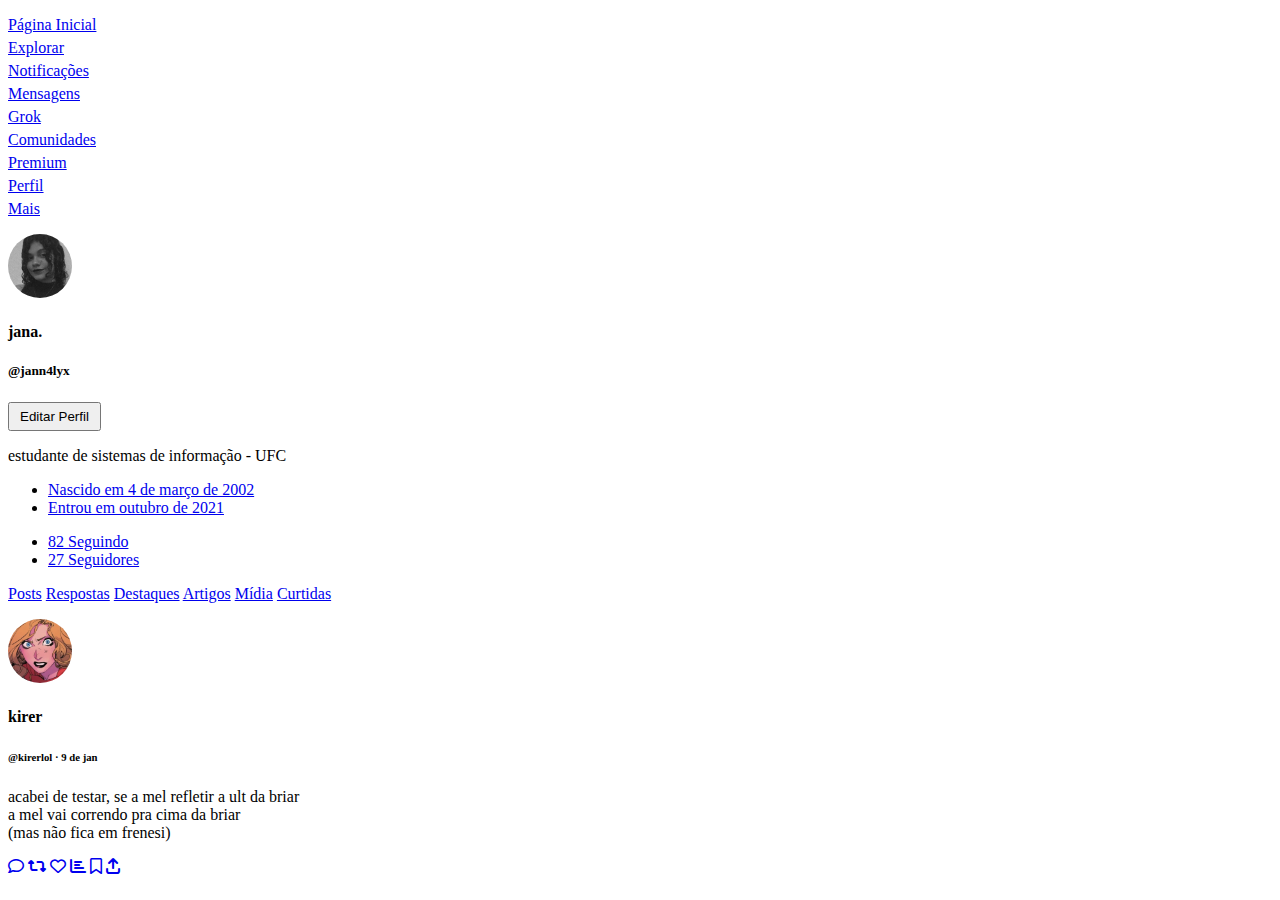
==== PerfilNoTzeeter/index.html @ c41efeb8 "ativ 1" ====
<!DOCTYPE html>
<html lang="pt-br">
<head>
    <meta charset="UTF-8">
    <meta name="viewport" content="width=device-width, initial-scale=1.0">
    <title>Tzeeter Profile</title>
    <!-- Link para o Font Awesome -->
    <link href="https://cdnjs.cloudflare.com/ajax/libs/font-awesome/6.5.0/css/all.min.css" rel="stylesheet">
    <style>
        ul.menu {
            list-style-type: none;
            padding: 0;
        }
        ul.menu li {
            margin-bottom: 5px;
        }
        img.profile-pic {
            width: 64px;
            height: 64px;
            border-radius: 50%;
        }
        button {
            padding: 5px 10px;
        }
    </style>
</head>
<body>
    <!-- Menu de Navegação -->
    <ul class="menu">
        <li><a href="#">Página Inicial</a></li>
        <li><a href="#">Explorar</a></li>
        <li><a href="#">Notificações</a></li>
        <li><a href="#">Mensagens</a></li>
        <li><a href="#">Grok</a></li>
        <li><a href="#">Comunidades</a></li>
        <li><a href="#">Premium</a></li>
        <li><a href="#">Perfil</a></li>
        <li><a href="#">Mais</a></li>
    </ul>

    <!-- Perfil do Usuário -->
    <img src="jana perfil.jpeg" alt="Foto de Janaina" class="profile-pic">
    <h4>jana.</h4>
    <h5>@jann4lyx</h5>

    <!-- Botão Editar Perfil -->
    <button>Editar Perfil</button>

    <!-- Descrição do Usuário -->
    <p>estudante de sistemas de informação - UFC</p>

    <!-- Informações de Localização e Data -->
    <ul>
        <li><a href="#">Nascido em 4 de março de 2002</a></li>
        <li><a href="#">Entrou em outubro de 2021</a></li>
    </ul>

    <!-- Seguidores e Seguindo -->
    <ul>
        <li><a href="#">82 Seguindo</a></li>
        <li><a href="#">27 Seguidores</a></li>
    </ul>

    <!-- Links de Navegação de Tweets -->
    <p>
        <a href="#">Posts</a>
        <a href="#">Respostas</a>
        <a href="#">Destaques</a>
        <a href="#">Artigos</a>
        <a href="#">Mídia</a>
        <a href="#">Curtidas</a>
    </p>

    <!-- Exemplo de Tzeet -->
    <article>
        <img src="kirer perfil.jpeg" alt="Foto de Kirer" class="profile-pic">
        <h4>kirer</h4>
        <h6>@kirerlol · 9 de jan</h6>
        <p>acabei de testar, se a mel refletir a ult da briar<br>
            a mel vai correndo pra cima da briar<br>
            (mas não fica em frenesi)</p>

        <!-- Links de Interação -->
        <p>
            <a href="#"><i class="fa-regular fa-comment"></i></a> <!-- Ícone de Responder -->
            <a href="#"><i class="fa-solid fa-retweet"></i></a> <!-- Ícone de Repost -->
            <a href="#"><i class="fa-regular fa-heart"></i></a> <!-- Ícone de Curtir -->
            <a href="#"><i class="fa-solid fa-chart-bar"></i></a> <!-- Ícone de Estatísticas -->
            <a href="#"><i class="fa-regular fa-bookmark"></i></a> <!-- Ícone de Salvar -->
            <a href="#"><i class="fa-solid fa-arrow-up-from-bracket"></i></a> <!-- Ícone de Compartilhar -->
        </p>
    </article>
</body>
</html>
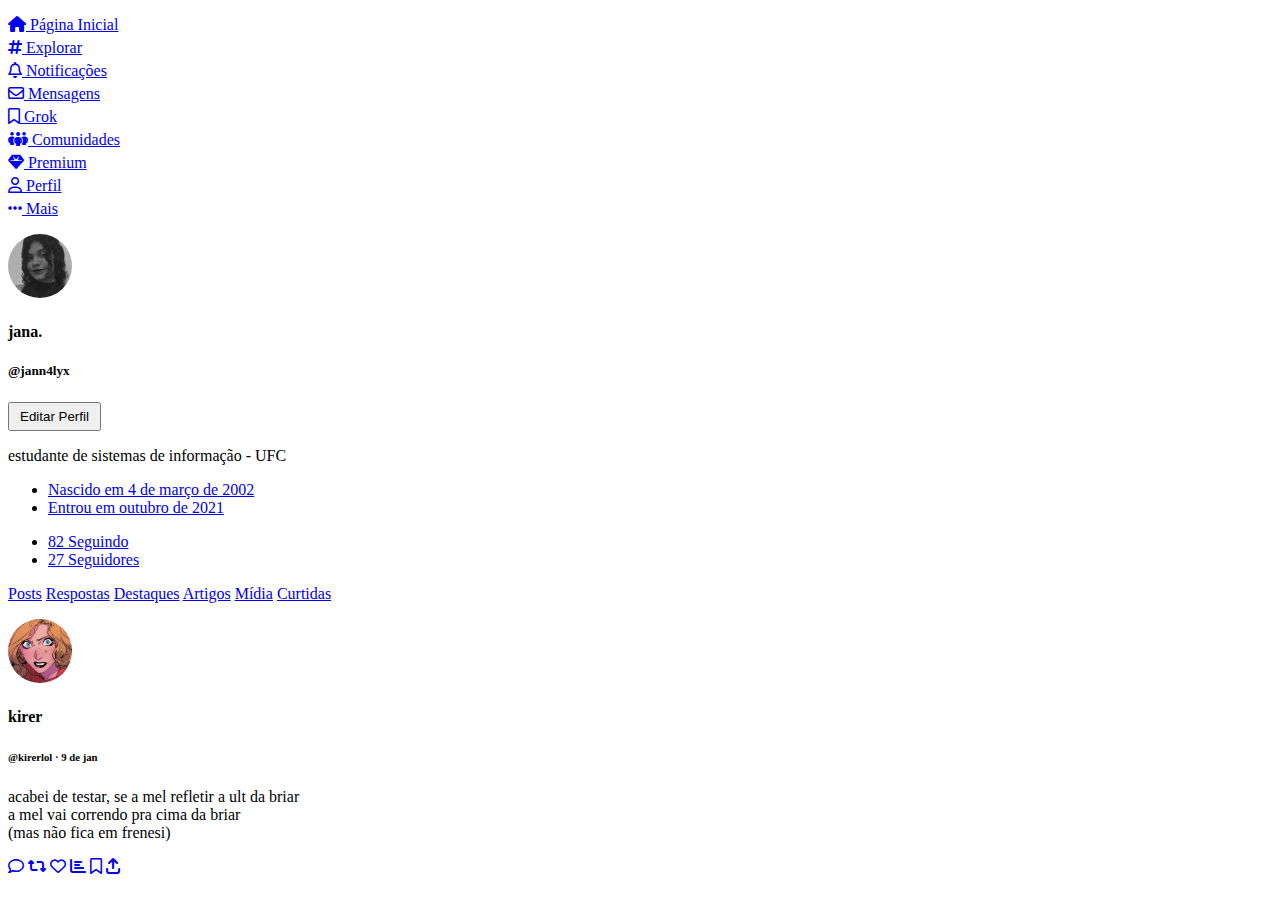
==== commit f35bb997: "LE01" ====
--- a/PerfilNoTzeeter/index.html
+++ b/PerfilNoTzeeter/index.html
@@ -27,15 +27,15 @@
 <body>
     <!-- Menu de Navegação -->
     <ul class="menu">
-        <li><a href="#">Página Inicial</a></li>
-        <li><a href="#">Explorar</a></li>
-        <li><a href="#">Notificações</a></li>
-        <li><a href="#">Mensagens</a></li>
-        <li><a href="#">Grok</a></li>
-        <li><a href="#">Comunidades</a></li>
-        <li><a href="#">Premium</a></li>
-        <li><a href="#">Perfil</a></li>
-        <li><a href="#">Mais</a></li>
+        <li><a href="#"><i class="fa-solid fa-house"></i> Página Inicial</a></li>
+        <li><a href="#"><i class="fa-solid fa-hashtag"></i> Explorar</a></li>
+        <li><a href="#"><i class="fa-regular fa-bell"></i> Notificações</a></li>
+        <li><a href="#"><i class="fa-regular fa-envelope"></i> Mensagens</a></li>
+        <li><a href="#"><i class="fa-regular fa-bookmark"></i> Grok</a></li>
+        <li><a href="#"><i class="fa-solid fa-people-group"></i> Comunidades</a></li>
+        <li><a href="#"><i class="fa-solid fa-gem"></i> Premium</a></li>
+        <li><a href="#"><i class="fa-regular fa-user"></i> Perfil</a></li>
+        <li><a href="#"><i class="fa-solid fa-ellipsis"></i> Mais</a></li>
     </ul>
 
     <!-- Perfil do Usuário -->
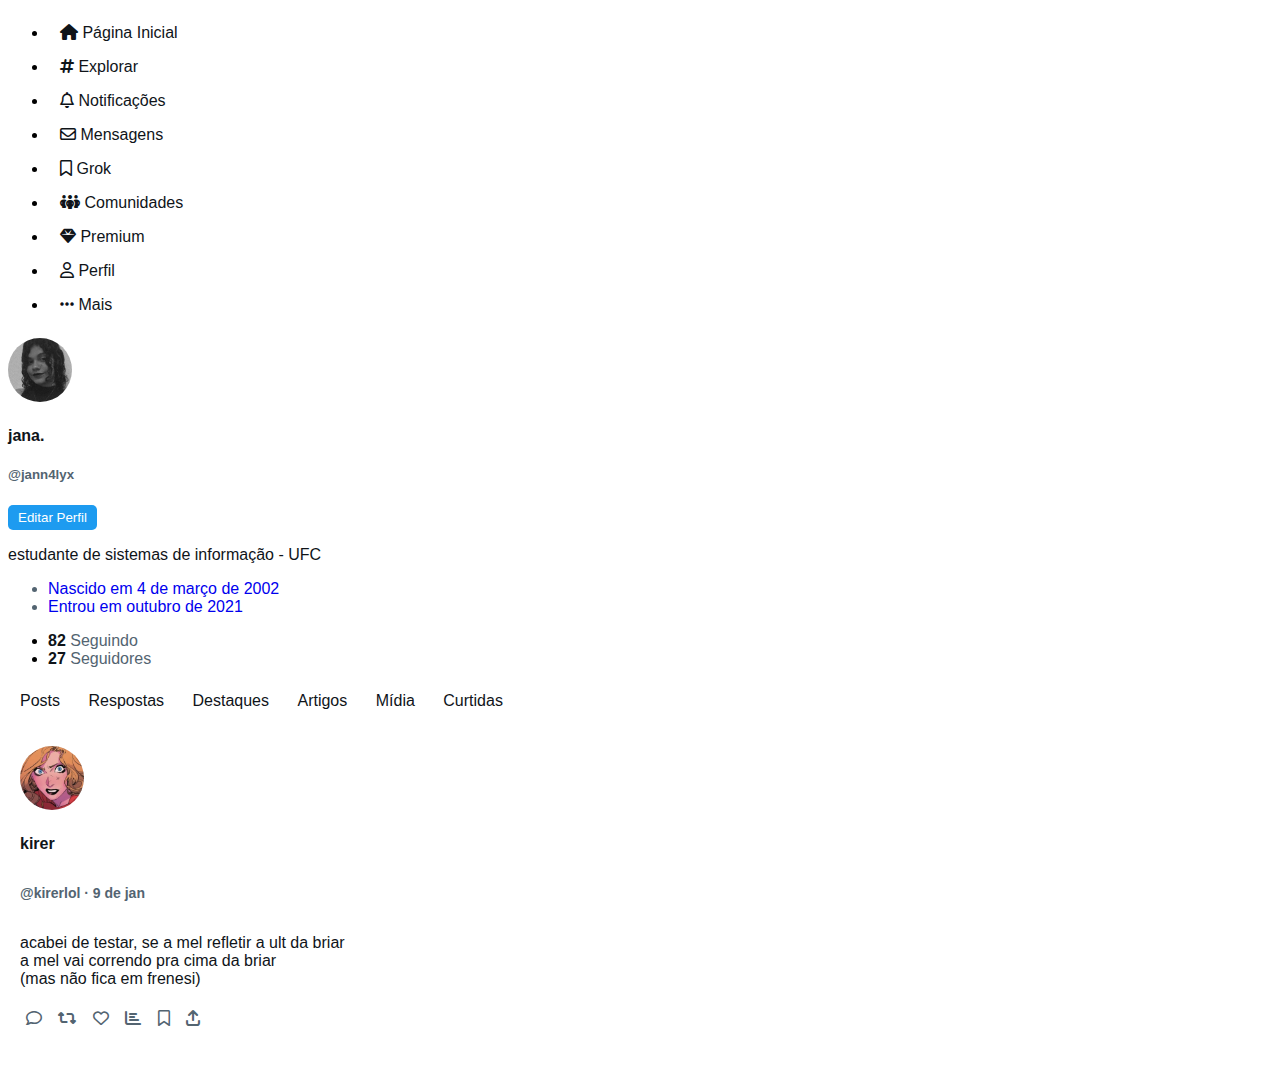
==== commit fc595f33: "LE02" ====
--- a/PerfilNoTzeeter/index.html
+++ b/PerfilNoTzeeter/index.html
@@ -4,28 +4,10 @@
     <meta charset="UTF-8">
     <meta name="viewport" content="width=device-width, initial-scale=1.0">
     <title>Tzeeter Profile</title>
-    <!-- Link para o Font Awesome -->
     <link href="https://cdnjs.cloudflare.com/ajax/libs/font-awesome/6.5.0/css/all.min.css" rel="stylesheet">
-    <style>
-        ul.menu {
-            list-style-type: none;
-            padding: 0;
-        }
-        ul.menu li {
-            margin-bottom: 5px;
-        }
-        img.profile-pic {
-            width: 64px;
-            height: 64px;
-            border-radius: 50%;
-        }
-        button {
-            padding: 5px 10px;
-        }
-    </style>
+    <link rel="stylesheet" href="style.css">
 </head>
 <body>
-    <!-- Menu de Navegação -->
     <ul class="menu">
         <li><a href="#"><i class="fa-solid fa-house"></i> Página Inicial</a></li>
         <li><a href="#"><i class="fa-solid fa-hashtag"></i> Explorar</a></li>
@@ -38,31 +20,25 @@
         <li><a href="#"><i class="fa-solid fa-ellipsis"></i> Mais</a></li>
     </ul>
 
-    <!-- Perfil do Usuário -->
     <img src="jana perfil.jpeg" alt="Foto de Janaina" class="profile-pic">
-    <h4>jana.</h4>
-    <h5>@jann4lyx</h5>
+    <h4 class="nome-completo">jana.</h4>
+    <h5 class="username">@jann4lyx</h5>
 
-    <!-- Botão Editar Perfil -->
     <button>Editar Perfil</button>
 
-    <!-- Descrição do Usuário -->
-    <p>estudante de sistemas de informação - UFC</p>
+    <p class="bio">estudante de sistemas de informação - UFC</p>
 
-    <!-- Informações de Localização e Data -->
     <ul>
-        <li><a href="#">Nascido em 4 de março de 2002</a></li>
-        <li><a href="#">Entrou em outubro de 2021</a></li>
+        <li class="localizacao"><a href="#">Nascido em 4 de março de 2002</a></li>
+        <li class="data-ingresso"><a href="#">Entrou em outubro de 2021</a></li>
     </ul>
 
-    <!-- Seguidores e Seguindo -->
-    <ul>
-        <li><a href="#">82 Seguindo</a></li>
-        <li><a href="#">27 Seguidores</a></li>
+    <ul class="estatisticas">
+        <li><a href="#"><span>82</span> Seguindo</a></li>
+        <li><a href="#"><span>27</span> Seguidores</a></li>
     </ul>
 
-    <!-- Links de Navegação de Tweets -->
-    <p>
+    <p class="publicacoes">
         <a href="#">Posts</a>
         <a href="#">Respostas</a>
         <a href="#">Destaques</a>
@@ -71,24 +47,22 @@
         <a href="#">Curtidas</a>
     </p>
 
-    <!-- Exemplo de Tzeet -->
-    <article>
+    <article class="tzeet">
         <img src="kirer perfil.jpeg" alt="Foto de Kirer" class="profile-pic">
-        <h4>kirer</h4>
-        <h6>@kirerlol · 9 de jan</h6>
-        <p>acabei de testar, se a mel refletir a ult da briar<br>
+        <h4 class="nome-completo">kirer</h4>
+        <h6 class="username">@kirerlol · <span class="data-tzeet">9 de jan</span></h6>
+        <p class="conteudo-tzeet">acabei de testar, se a mel refletir a ult da briar<br>
             a mel vai correndo pra cima da briar<br>
             (mas não fica em frenesi)</p>
 
-        <!-- Links de Interação -->
-        <p>
-            <a href="#"><i class="fa-regular fa-comment"></i></a> <!-- Ícone de Responder -->
-            <a href="#"><i class="fa-solid fa-retweet"></i></a> <!-- Ícone de Repost -->
-            <a href="#"><i class="fa-regular fa-heart"></i></a> <!-- Ícone de Curtir -->
-            <a href="#"><i class="fa-solid fa-chart-bar"></i></a> <!-- Ícone de Estatísticas -->
-            <a href="#"><i class="fa-regular fa-bookmark"></i></a> <!-- Ícone de Salvar -->
-            <a href="#"><i class="fa-solid fa-arrow-up-from-bracket"></i></a> <!-- Ícone de Compartilhar -->
+        <p class="acoes">
+            <a href="#" class="reply"><i class="fa-regular fa-comment"></i></a>
+            <a href="#" class="retweet"><i class="fa-solid fa-retweet"></i></a>
+            <a href="#" class="like"><i class="fa-regular fa-heart"></i></a>
+            <a href="#" class="stats"><i class="fa-solid fa-chart-bar"></i></a>
+            <a href="#" class="save"><i class="fa-regular fa-bookmark"></i></a>
+            <a href="#" class="share"><i class="fa-solid fa-arrow-up-from-bracket"></i></a>
         </p>
     </article>
 </body>
-</html>+</html>
--- a/PerfilNoTzeeter/style.css
+++ b/PerfilNoTzeeter/style.css
@@ -0,0 +1,130 @@
+a {
+    text-decoration: none;
+}
+
+body {
+    background-color: white;
+    font-family: Arial, sans-serif;
+}
+
+.nome-completo {
+    color: rgb(15, 20, 25);
+    font-weight: bold;
+}
+
+.username {
+    color: rgb(83, 100, 113);
+}
+
+.bio {
+    color: rgb(15, 20, 25);
+}
+
+.localizacao,
+.data-ingresso {
+    color: rgb(83, 100, 113);
+}
+
+.profile-pic {
+    width: 64px;
+    height: 64px;
+    border-radius: 50%;
+}
+
+button {
+    padding: 5px 10px;
+    border: none;
+    background-color: rgb(29, 155, 240);
+    color: white;
+    border-radius: 5px;
+    cursor: pointer;
+}
+
+button:hover {
+    background-color: rgb(26, 140, 216);
+}
+
+.tzeet {
+    padding: 12px;
+    border-bottom: 1px solid rgba(0, 0, 0, 0.1);
+    transition: background-color 0.2s ease-in-out;
+}
+
+.tzeet:hover {
+    background-color: rgba(0, 0, 0, 0.03);
+}
+
+.data-tzeet {
+    color: rgb(83, 100, 113);
+    font-size: 14px;
+}
+
+.conteudo-tzeet {
+    color: rgb(15, 20, 25);
+    font-size: 16px;
+}
+
+.menu a,
+.publicacoes a {
+    color: rgb(15, 20, 25);
+    padding: 8px 12px;
+    border-radius: 8px;
+    display: inline-block;
+}
+
+.menu a:hover,
+.publicacoes a:hover {
+    background-color: rgba(15, 25, 20, 0.1);
+}
+
+.estatisticas a {
+    color: rgb(83, 100, 113);
+}
+
+.estatisticas a span {
+    color: rgb(15, 20, 25);
+    font-weight: bold;
+}
+
+.estatisticas a:hover {
+    text-decoration: underline;
+}
+
+.acoes a {
+    color: rgb(83, 100, 113);
+    padding: 6px;
+    border-radius: 50%;
+    display: inline-block;
+}
+
+.acoes a:hover {
+    background-color: rgba(83, 100, 113, 0.1);
+}
+
+.acoes .reply:hover,
+.acoes .share:hover {
+    background-color: rgba(29, 155, 240, 0.1);
+    color: rgba(29, 155, 240, 1);
+}
+
+.acoes .retweet:hover {
+    background-color: rgba(0, 186, 124, 0.1);
+    color: rgba(0, 186, 124, 1);
+}
+
+.acoes .like:hover {
+    background-color: rgba(249, 24, 128, 0.1);
+    color: rgba(249, 24, 128, 1);
+}
+
+.tzeet .nome-completo + .username {
+    font-size: 14px;
+}
+
+.tzeet p:first-child {
+    margin-bottom: 5px;
+}
+
+.tzeet:last-child {
+    border-bottom: none;
+}
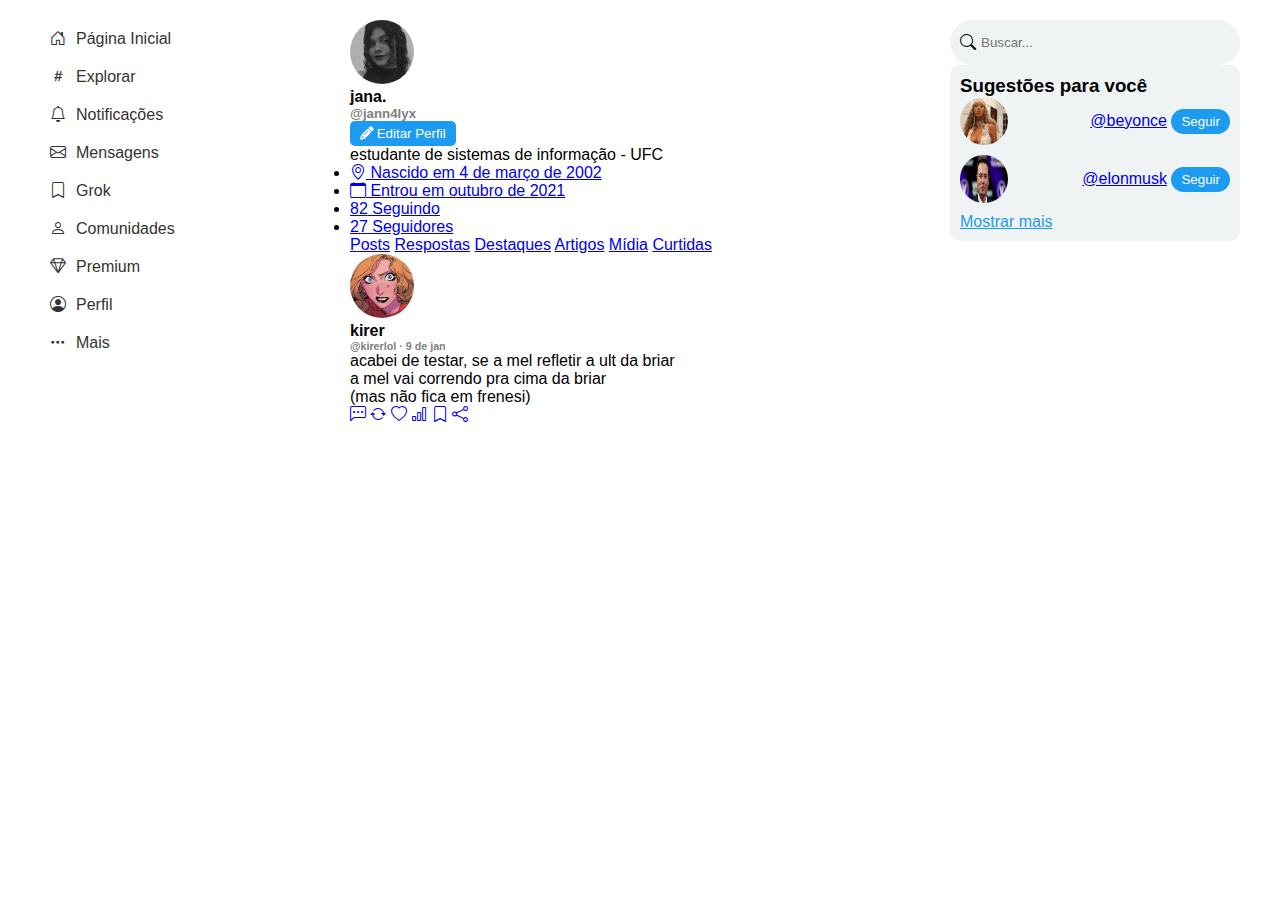
==== commit 9515d47b: "LE03" ====
--- a/PerfilNoTzeeter/index.html
+++ b/PerfilNoTzeeter/index.html
@@ -5,64 +5,92 @@
     <meta name="viewport" content="width=device-width, initial-scale=1.0">
     <title>Tzeeter Profile</title>
     <link href="https://cdnjs.cloudflare.com/ajax/libs/font-awesome/6.5.0/css/all.min.css" rel="stylesheet">
+    <link href="https://cdn.jsdelivr.net/npm/bootstrap-icons/font/bootstrap-icons.css" rel="stylesheet">
     <link rel="stylesheet" href="style.css">
 </head>
 <body>
-    <ul class="menu">
-        <li><a href="#"><i class="fa-solid fa-house"></i> Página Inicial</a></li>
-        <li><a href="#"><i class="fa-solid fa-hashtag"></i> Explorar</a></li>
-        <li><a href="#"><i class="fa-regular fa-bell"></i> Notificações</a></li>
-        <li><a href="#"><i class="fa-regular fa-envelope"></i> Mensagens</a></li>
-        <li><a href="#"><i class="fa-regular fa-bookmark"></i> Grok</a></li>
-        <li><a href="#"><i class="fa-solid fa-people-group"></i> Comunidades</a></li>
-        <li><a href="#"><i class="fa-solid fa-gem"></i> Premium</a></li>
-        <li><a href="#"><i class="fa-regular fa-user"></i> Perfil</a></li>
-        <li><a href="#"><i class="fa-solid fa-ellipsis"></i> Mais</a></li>
-    </ul>
+    <div class="container">
+        <ul class="menu">
+            <li><a href="#"><i class="bi bi-house-door"></i><span class="menu-text">Página Inicial</span></a></li>
+            <li><a href="#"><i class="bi bi-hash"></i><span class="menu-text">Explorar</span></a></li>
+            <li><a href="#"><i class="bi bi-bell"></i><span class="menu-text">Notificações</span></a></li>
+            <li><a href="#"><i class="bi bi-envelope"></i><span class="menu-text">Mensagens</span></a></li>
+            <li><a href="#"><i class="bi bi-bookmark"></i><span class="menu-text">Grok</span></a></li>
+            <li><a href="#"><i class="bi bi-person"></i><span class="menu-text">Comunidades</span></a></li>
+            <li><a href="#"><i class="bi bi-gem"></i><span class="menu-text">Premium</span></a></li>
+            <li><a href="#"><i class="bi bi-person-circle"></i><span class="menu-text">Perfil</span></a></li>
+            <li><a href="#"><i class="bi bi-three-dots"></i><span class="menu-text">Mais</span></a></li>
+        </ul>
 
-    <img src="jana perfil.jpeg" alt="Foto de Janaina" class="profile-pic">
-    <h4 class="nome-completo">jana.</h4>
-    <h5 class="username">@jann4lyx</h5>
+        <div class="profile">
+            <img src="jana perfil.jpeg" alt="Foto de Janaina" class="profile-pic">
+            <h4 class="nome-completo">jana.</h4>
+            <h5 class="username">@jann4lyx</h5>
+            <button><i class="fa-solid fa-pencil"></i> Editar Perfil</button>
+            <p class="bio">estudante de sistemas de informação - UFC</p>
+            <ul>
+                <li class="localizacao"><a href="#"><i class="bi bi-geo-alt"></i> Nascido em 4 de março de 2002</a></li>
+                <li class="data-ingresso"><a href="#"><i class="bi bi-calendar"></i> Entrou em outubro de 2021</a></li>
+            </ul>
 
-    <button>Editar Perfil</button>
+            <ul class="estatisticas">
+                <li><a href="#"><span>82</span> Seguindo</a></li>
+                <li><a href="#"><span>27</span> Seguidores</a></li>
+            </ul>
 
-    <p class="bio">estudante de sistemas de informação - UFC</p>
+            <p class="publicacoes">
+                <a href="#">Posts</a>
+                <a href="#">Respostas</a>
+                <a href="#">Destaques</a>
+                <a href="#">Artigos</a>
+                <a href="#">Mídia</a>
+                <a href="#">Curtidas</a>
+            </p>
 
-    <ul>
-        <li class="localizacao"><a href="#">Nascido em 4 de março de 2002</a></li>
-        <li class="data-ingresso"><a href="#">Entrou em outubro de 2021</a></li>
-    </ul>
+            <article class="tzeet">
+                <img src="kirer perfil.jpeg" alt="Foto de Kirer" class="profile-pic">
+                <h4 class="nome-completo">kirer</h4>
+                <h6 class="username">@kirerlol · <span class="data-tzeet">9 de jan</span></h6>
+                <p class="conteudo-tzeet">acabei de testar, se a mel refletir a ult da briar<br>
+                    a mel vai correndo pra cima da briar<br>
+                    (mas não fica em frenesi)</p>
 
-    <ul class="estatisticas">
-        <li><a href="#"><span>82</span> Seguindo</a></li>
-        <li><a href="#"><span>27</span> Seguidores</a></li>
-    </ul>
+                <p class="acoes">
+                    <a href="#" class="reply"><i class="bi bi-chat-left-dots"></i></a>
+                    <a href="#" class="retweet"><i class="bi bi-arrow-repeat"></i></a>
+                    <a href="#" class="like"><i class="bi bi-heart"></i></a>
+                    <a href="#" class="stats"><i class="bi bi-bar-chart"></i></a>
+                    <a href="#" class="save"><i class="bi bi-bookmark"></i></a>
+                    <a href="#" class="share"><i class="bi bi-share"></i></a>
+                </p>
+            </article>
+        </div>
 
-    <p class="publicacoes">
-        <a href="#">Posts</a>
-        <a href="#">Respostas</a>
-        <a href="#">Destaques</a>
-        <a href="#">Artigos</a>
-        <a href="#">Mídia</a>
-        <a href="#">Curtidas</a>
-    </p>
+        <div class="right-column">
+            <div class="search">
+                <i class="bi bi-search"></i>
+                <input type="text" class="search-input" placeholder="Buscar...">
+            </div>
 
-    <article class="tzeet">
-        <img src="kirer perfil.jpeg" alt="Foto de Kirer" class="profile-pic">
-        <h4 class="nome-completo">kirer</h4>
-        <h6 class="username">@kirerlol · <span class="data-tzeet">9 de jan</span></h6>
-        <p class="conteudo-tzeet">acabei de testar, se a mel refletir a ult da briar<br>
-            a mel vai correndo pra cima da briar<br>
-            (mas não fica em frenesi)</p>
-
-        <p class="acoes">
-            <a href="#" class="reply"><i class="fa-regular fa-comment"></i></a>
-            <a href="#" class="retweet"><i class="fa-solid fa-retweet"></i></a>
-            <a href="#" class="like"><i class="fa-regular fa-heart"></i></a>
-            <a href="#" class="stats"><i class="fa-solid fa-chart-bar"></i></a>
-            <a href="#" class="save"><i class="fa-regular fa-bookmark"></i></a>
-            <a href="#" class="share"><i class="fa-solid fa-arrow-up-from-bracket"></i></a>
-        </p>
-    </article>
+            <div class="suggestions">
+                <h3>Sugestões para você</h3>
+                <div class="suggestion">
+                    <img src="beyonce.webp" alt="Foto de Beyoncé" class="suggestion-pic">
+                    <div class="suggestion-info">
+                        <a href="#">@beyonce</a>
+                        <button class="follow-btn">Seguir</button>
+                    </div>
+                </div>
+                <div class="suggestion">
+                    <img src="elon musk.jpg" alt="Foto de Elon Musk" class="suggestion-pic">
+                    <div class="suggestion-info">
+                        <a href="#">@elonmusk</a>
+                        <button class="follow-btn">Seguir</button>
+                    </div>
+                </div>
+                <a href="#" class="more-suggestions">Mostrar mais</a>
+            </div>
+        </div>
+    </div>
 </body>
 </html>
--- a/PerfilNoTzeeter/style.css
+++ b/PerfilNoTzeeter/style.css
@@ -1,34 +1,63 @@
-a {
-    text-decoration: none;
+* {
+    box-sizing: border-box;
+    margin: 0;
+    padding: 0;
 }
 
 body {
+    font-family: Arial, sans-serif;
     background-color: white;
-    font-family: Arial, sans-serif;
+    display: flex;
+    justify-content: center;
+    align-items: flex-start;
+    padding: 20px;
 }
 
-.nome-completo {
-    color: rgb(15, 20, 25);
-    font-weight: bold;
+.container {
+    display: grid;
+    grid-template-columns: 1fr 2fr 1fr;
+    gap: 20px;
+    width: 100%;
+    max-width: 1200px;
 }
 
-.username {
-    color: rgb(83, 100, 113);
+.menu {
+    list-style: none;
+    padding: 0;
 }
 
-.bio {
-    color: rgb(15, 20, 25);
+.menu a {
+    display: block;
+    padding: 10px;
+    text-decoration: none;
+    color: #333;
+    font-size: 16px;
 }
 
-.localizacao,
-.data-ingresso {
-    color: rgb(83, 100, 113);
+.menu a:hover {
+    background-color: rgba(0, 0, 0, 0.1);
+}
+
+.menu i {
+    margin-right: 10px;
 }
 
 .profile-pic {
     width: 64px;
     height: 64px;
     border-radius: 50%;
+}
+
+.nome-completo {
+    font-weight: bold;
+}
+
+.username {
+    color: gray;
+}
+
+.profile {
+    margin-bottom: 20px;
 }
 
 button {
@@ -44,87 +73,94 @@
     background-color: rgb(26, 140, 216);
 }
 
-.tzeet {
-    padding: 12px;
-    border-bottom: 1px solid rgba(0, 0, 0, 0.1);
-    transition: background-color 0.2s ease-in-out;
+.search {
+    background-color: rgb(239, 243, 244);
+    padding: 10px;
+    border-radius: 30px;
+    display: flex;
+    align-items: center;
 }
 
-.tzeet:hover {
-    background-color: rgba(0, 0, 0, 0.03);
+.search-input {
+    border: none;
+    background: transparent;
+    outline: none;
+    padding: 5px;
+    width: 100%;
 }
 
-.data-tzeet {
-    color: rgb(83, 100, 113);
-    font-size: 14px;
+.suggestions {
+    background-color: rgb(239, 243, 244);
+    padding: 10px;
+    border-radius: 10px;
 }
 
-.conteudo-tzeet {
-    color: rgb(15, 20, 25);
-    font-size: 16px;
+.suggestion {
+    display: flex;
+    align-items: center;
+    justify-content: space-between;
+    margin-bottom: 10px;
 }
 
-.menu a,
-.publicacoes a {
-    color: rgb(15, 20, 25);
-    padding: 8px 12px;
-    border-radius: 8px;
-    display: inline-block;
+.suggestion-pic {
+    width: 48px;
+    height: 48px;
+    border-radius: 50%;
 }
 
-.menu a:hover,
-.publicacoes a:hover {
-    background-color: rgba(15, 25, 20, 0.1);
+.follow-btn {
+    padding: 5px 10px;
+    border-radius: 20px;
+    background-color: #1D9BF0;
+    color: white;
+    cursor: pointer;
 }
 
-.estatisticas a {
-    color: rgb(83, 100, 113);
+.follow-btn:hover {
+    background-color: #1992D3;
 }
 
-.estatisticas a span {
-    color: rgb(15, 20, 25);
-    font-weight: bold;
-}
-
-.estatisticas a:hover {
+.more-suggestions {
+    color: #1D9BF0;
     text-decoration: underline;
 }
 
-.acoes a {
-    color: rgb(83, 100, 113);
-    padding: 6px;
-    border-radius: 50%;
-    display: inline-block;
+.more-suggestions:hover {
+    text-decoration: underline;
 }
 
-.acoes a:hover {
-    background-color: rgba(83, 100, 113, 0.1);
+@media (max-width: 768px) {
+    .container {
+        grid-template-columns: 1fr 2fr;
+    }
+
+    .right-column {
+        display: none;
+    }
+
+    .menu a {
+        font-size: 18px;
+    }
+
+    button {
+        font-size: 14px;
+    }
+
+    .menu a {
+        display: inline-block;
+    }
+
+    .menu li {
+        display: inline;
+    }
+
+    .tzeet {
+        flex-direction: column;
+    }
 }
 
-.acoes .reply:hover,
-.acoes .share:hover {
-    background-color: rgba(29, 155, 240, 0.1);
-    color: rgba(29, 155, 240, 1);
+@media (max-width: 992px) {
+    .container {
+        grid-template-columns: 1fr 2fr;
+    }
 }
-
-.acoes .retweet:hover {
-    background-color: rgba(0, 186, 124, 0.1);
-    color: rgba(0, 186, 124, 1);
-}
-
-.acoes .like:hover {
-    background-color: rgba(249, 24, 128, 0.1);
-    color: rgba(249, 24, 128, 1);
-}
-
-.tzeet .nome-completo + .username {
-    font-size: 14px;
-}
-
-.tzeet p:first-child {
-    margin-bottom: 5px;
-}
-
-.tzeet:last-child {
-    border-bottom: none;
-}
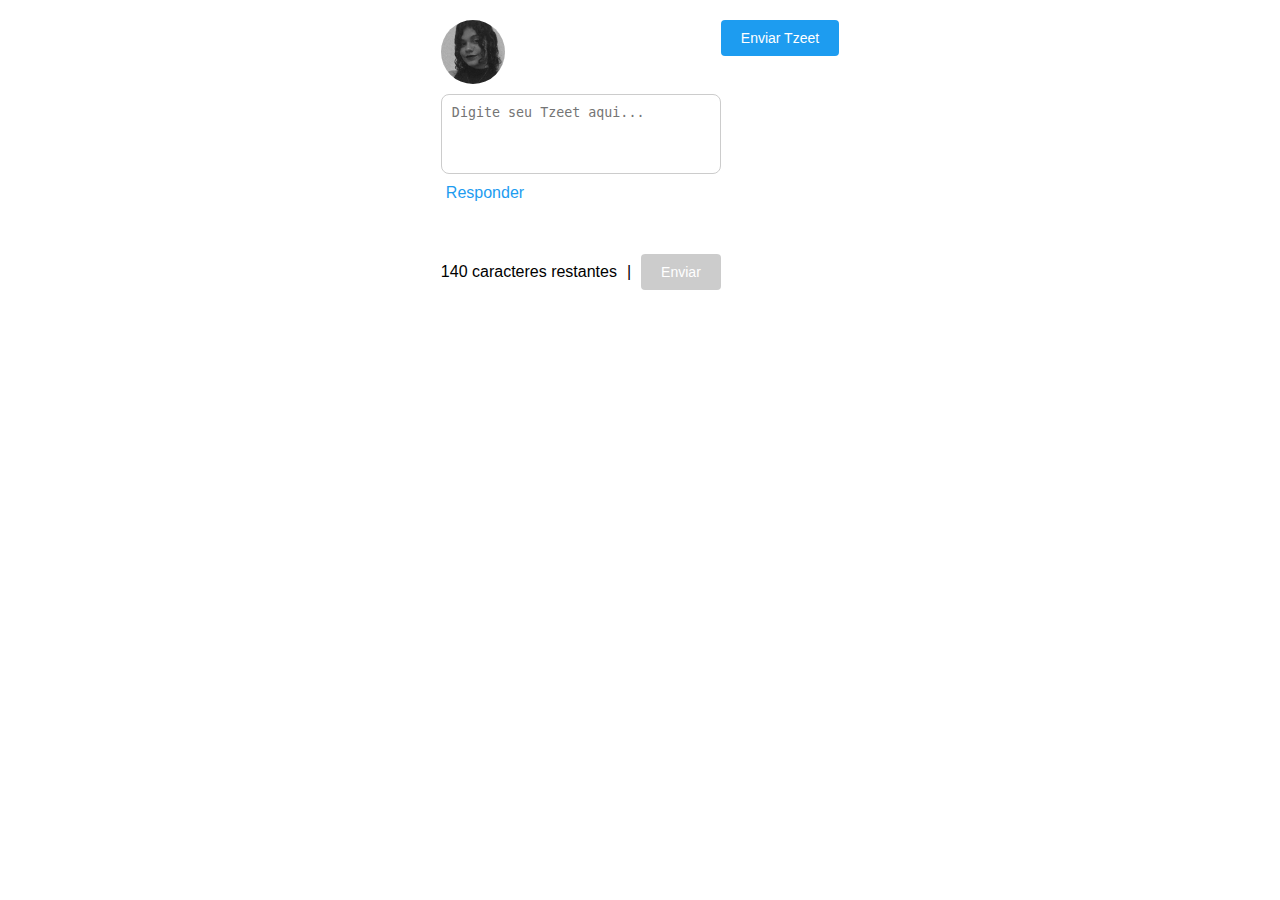
==== commit d26c4d27: "LE04" ====
--- a/PerfilNoTzeeter/index.html
+++ b/PerfilNoTzeeter/index.html
@@ -1,96 +1,64 @@
 <!DOCTYPE html>
-<html lang="pt-br">
+<html lang="pt-BR">
 <head>
-    <meta charset="UTF-8">
-    <meta name="viewport" content="width=device-width, initial-scale=1.0">
-    <title>Tzeeter Profile</title>
-    <link href="https://cdnjs.cloudflare.com/ajax/libs/font-awesome/6.5.0/css/all.min.css" rel="stylesheet">
-    <link href="https://cdn.jsdelivr.net/npm/bootstrap-icons/font/bootstrap-icons.css" rel="stylesheet">
-    <link rel="stylesheet" href="style.css">
+  <meta charset="UTF-8">
+  <meta name="viewport" content="width=device-width, initial-scale=1.0">
+  <title>Home - Envio de Tzeet</title>
+  <link rel="stylesheet" href="style.css">
 </head>
 <body>
-    <div class="container">
-        <ul class="menu">
-            <li><a href="#"><i class="bi bi-house-door"></i><span class="menu-text">Página Inicial</span></a></li>
-            <li><a href="#"><i class="bi bi-hash"></i><span class="menu-text">Explorar</span></a></li>
-            <li><a href="#"><i class="bi bi-bell"></i><span class="menu-text">Notificações</span></a></li>
-            <li><a href="#"><i class="bi bi-envelope"></i><span class="menu-text">Mensagens</span></a></li>
-            <li><a href="#"><i class="bi bi-bookmark"></i><span class="menu-text">Grok</span></a></li>
-            <li><a href="#"><i class="bi bi-person"></i><span class="menu-text">Comunidades</span></a></li>
-            <li><a href="#"><i class="bi bi-gem"></i><span class="menu-text">Premium</span></a></li>
-            <li><a href="#"><i class="bi bi-person-circle"></i><span class="menu-text">Perfil</span></a></li>
-            <li><a href="#"><i class="bi bi-three-dots"></i><span class="menu-text">Mais</span></a></li>
-        </ul>
+  <div class="home-container">
+    <img src="jana perfil.jpeg" alt="Foto do Usuário" class="user-photo" />
+    <textarea id="tzeet-text" class="tzeet-input" placeholder="Digite seu Tzeet aqui..."></textarea>
+    <div class="reply-section">
+      <a href="#" class="reply-link">
+        <i class="reply-icon"></i> Responder
+      </a>
+    </div>
+    <div class="multimedia-section">
+      <a href="#" class="multimedia-icon"><i class="icon-photo"></i></a>
+      <a href="#" class="multimedia-icon"><i class="icon-video"></i></a>
+      <a href="#" class="multimedia-icon"><i class="icon-audio"></i></a>
+      <a href="#" class="multimedia-icon"><i class="icon-location"></i></a>
+      <a href="#" class="multimedia-icon"><i class="icon-link"></i></a>
+      <a href="#" class="multimedia-icon"><i class="icon-file"></i></a>
+    </div>
+    <div class="status-section">
+      <span id="char-count" class="char-count">140 caracteres restantes</span>
+      <span class="separator">|</span>
+      <a href="#" class="add-tzeet-link"><i class="icon-add"></i></a>
+      <button id="send-btn" class="send-btn" disabled>Enviar</button>
+    </div>
+  </div>
 
-        <div class="profile">
-            <img src="jana perfil.jpeg" alt="Foto de Janaina" class="profile-pic">
-            <h4 class="nome-completo">jana.</h4>
-            <h5 class="username">@jann4lyx</h5>
-            <button><i class="fa-solid fa-pencil"></i> Editar Perfil</button>
-            <p class="bio">estudante de sistemas de informação - UFC</p>
-            <ul>
-                <li class="localizacao"><a href="#"><i class="bi bi-geo-alt"></i> Nascido em 4 de março de 2002</a></li>
-                <li class="data-ingresso"><a href="#"><i class="bi bi-calendar"></i> Entrou em outubro de 2021</a></li>
-            </ul>
+  <dialog id="tzeet-modal">
+    <div class="home-container">
+      <img src="jana perfil.jpeg" alt="Foto do Usuário" class="user-photo" />
+      <textarea id="modal-tzeet-text" class="tzeet-input" placeholder="Digite seu Tzeet aqui..."></textarea>
+      <div class="reply-section">
+        <a href="#" class="reply-link">
+          <i class="reply-icon"></i> Responder
+        </a>
+      </div>
+      <div class="multimedia-section">
+        <a href="#" class="multimedia-icon"><i class="icon-photo"></i></a>
+        <a href="#" class="multimedia-icon"><i class="icon-video"></i></a>
+        <a href="#" class="multimedia-icon"><i class="icon-audio"></i></a>
+        <a href="#" class="multimedia-icon"><i class="icon-location"></i></a>
+        <a href="#" class="multimedia-icon"><i class="icon-link"></i></a>
+        <a href="#" class="multimedia-icon"><i class="icon-file"></i></a>
+      </div>
+      <div class="status-section">
+        <span id="modal-char-count" class="char-count">140 caracteres restantes</span>
+        <span class="separator">|</span>
+        <a href="#" class="add-tzeet-link"><i class="icon-add"></i></a>
+        <button id="modal-send-btn" class="send-btn" disabled>Enviar</button>
+      </div>
+    </div>
+  </dialog>
 
-            <ul class="estatisticas">
-                <li><a href="#"><span>82</span> Seguindo</a></li>
-                <li><a href="#"><span>27</span> Seguidores</a></li>
-            </ul>
+  <button id="open-modal-btn">Enviar Tzeet</button>
 
-            <p class="publicacoes">
-                <a href="#">Posts</a>
-                <a href="#">Respostas</a>
-                <a href="#">Destaques</a>
-                <a href="#">Artigos</a>
-                <a href="#">Mídia</a>
-                <a href="#">Curtidas</a>
-            </p>
-
-            <article class="tzeet">
-                <img src="kirer perfil.jpeg" alt="Foto de Kirer" class="profile-pic">
-                <h4 class="nome-completo">kirer</h4>
-                <h6 class="username">@kirerlol · <span class="data-tzeet">9 de jan</span></h6>
-                <p class="conteudo-tzeet">acabei de testar, se a mel refletir a ult da briar<br>
-                    a mel vai correndo pra cima da briar<br>
-                    (mas não fica em frenesi)</p>
-
-                <p class="acoes">
-                    <a href="#" class="reply"><i class="bi bi-chat-left-dots"></i></a>
-                    <a href="#" class="retweet"><i class="bi bi-arrow-repeat"></i></a>
-                    <a href="#" class="like"><i class="bi bi-heart"></i></a>
-                    <a href="#" class="stats"><i class="bi bi-bar-chart"></i></a>
-                    <a href="#" class="save"><i class="bi bi-bookmark"></i></a>
-                    <a href="#" class="share"><i class="bi bi-share"></i></a>
-                </p>
-            </article>
-        </div>
-
-        <div class="right-column">
-            <div class="search">
-                <i class="bi bi-search"></i>
-                <input type="text" class="search-input" placeholder="Buscar...">
-            </div>
-
-            <div class="suggestions">
-                <h3>Sugestões para você</h3>
-                <div class="suggestion">
-                    <img src="beyonce.webp" alt="Foto de Beyoncé" class="suggestion-pic">
-                    <div class="suggestion-info">
-                        <a href="#">@beyonce</a>
-                        <button class="follow-btn">Seguir</button>
-                    </div>
-                </div>
-                <div class="suggestion">
-                    <img src="elon musk.jpg" alt="Foto de Elon Musk" class="suggestion-pic">
-                    <div class="suggestion-info">
-                        <a href="#">@elonmusk</a>
-                        <button class="follow-btn">Seguir</button>
-                    </div>
-                </div>
-                <a href="#" class="more-suggestions">Mostrar mais</a>
-            </div>
-        </div>
-    </div>
+  <script src="script.js"></script>
 </body>
 </html>
--- a/PerfilNoTzeeter/style.css
+++ b/PerfilNoTzeeter/style.css
@@ -28,10 +28,11 @@
 
 .menu a {
     display: block;
-    padding: 10px;
+    padding: 12px 15px;
     text-decoration: none;
     color: #333;
     font-size: 16px;
+    border-radius: 8px;
 }
 
 .menu a:hover {
@@ -56,17 +57,14 @@
     color: gray;
 }
 
-.profile {
-    margin-bottom: 20px;
-}
-
 button {
-    padding: 5px 10px;
+    padding: 5px 12px;
     border: none;
     background-color: rgb(29, 155, 240);
     color: white;
     border-radius: 5px;
     cursor: pointer;
+    font-size: 14px;
 }
 
 button:hover {
@@ -75,23 +73,25 @@
 
 .search {
     background-color: rgb(239, 243, 244);
-    padding: 10px;
+    padding: 12px 15px;
     border-radius: 30px;
     display: flex;
     align-items: center;
+    max-width: 100%;
 }
 
 .search-input {
     border: none;
     background: transparent;
     outline: none;
-    padding: 5px;
+    padding: 6px 10px;
     width: 100%;
+    font-size: 14px;
 }
 
 .suggestions {
     background-color: rgb(239, 243, 244);
-    padding: 10px;
+    padding: 15px;
     border-radius: 10px;
 }
 
@@ -99,21 +99,22 @@
     display: flex;
     align-items: center;
     justify-content: space-between;
-    margin-bottom: 10px;
+    margin-bottom: 12px;
 }
 
 .suggestion-pic {
-    width: 48px;
-    height: 48px;
+    width: 50px;
+    height: 50px;
     border-radius: 50%;
 }
 
 .follow-btn {
-    padding: 5px 10px;
+    padding: 6px 12px;
     border-radius: 20px;
     background-color: #1D9BF0;
     color: white;
     cursor: pointer;
+    font-size: 13px;
 }
 
 .follow-btn:hover {
@@ -140,6 +141,7 @@
 
     .menu a {
         font-size: 18px;
+        padding: 10px 12px;
     }
 
     button {
@@ -164,3 +166,122 @@
         grid-template-columns: 1fr 2fr;
     }
 }
+
+.home-container {
+  display: flex;
+  flex-direction: column;
+  align-items: flex-start;
+}
+
+.user-photo {
+  width: 64px;
+  height: 64px;
+  border-radius: 50%;
+  margin-bottom: 10px;
+}
+
+.tzeet-input {
+  width: 100%;
+  height: 80px;
+  padding: 10px;
+  border-radius: 8px;
+  border: 1px solid #ccc;
+  resize: none;
+}
+
+.reply-section {
+  margin-top: 10px;
+}
+
+.reply-link {
+  text-decoration: none;
+  color: #1d9cf0;
+  display: flex;
+  align-items: center;
+}
+
+.reply-link:hover {
+  background-color: rgba(29, 155, 240, 0.1);
+  border-radius: 4px;
+}
+
+.reply-icon {
+  margin-right: 5px;
+}
+
+.multimedia-section {
+  display: flex;
+  gap: 10px;
+  margin-top: 10px;
+}
+
+.multimedia-icon {
+  width: 32px;
+  height: 32px;
+  background-color: transparent;
+  border-radius: 50%;
+}
+
+.multimedia-icon:hover {
+  background-color: rgba(29, 155, 240, 0.1);
+}
+
+.status-section {
+  display: flex;
+  align-items: center;
+  margin-top: 10px;
+}
+
+.char-count {
+  color: rgb(0, 0, 0);
+}
+
+.separator {
+  margin: 0 10px;
+}
+
+.add-tzeet-link {
+  font-size: 20px;
+  color: #1d9cf0;
+  text-decoration: none;
+}
+
+.send-btn {
+  background-color: #1d9cf0;
+  color: white;
+  border: none;
+  border-radius: 4px;
+  padding: 10px 20px;
+  cursor: pointer;
+}
+
+.send-btn:disabled {
+  background-color: #ccc;
+}
+
+.send-btn:enabled {
+  background-color: #1d9cf0;
+}
+
+#open-modal-btn {
+  background-color: #1d9cf0;
+  color: white;
+  padding: 10px 20px;
+  border-radius: 4px;
+  cursor: pointer;
+}
+
+dialog {
+  border-radius: 10px;
+  padding: 20px;
+  width: 100%;
+  max-width: 500px;
+}
+
+#tzeet-modal {
+  display: none;
+}
+
+#tzeet-modal:show {
+  display: block;
+}
